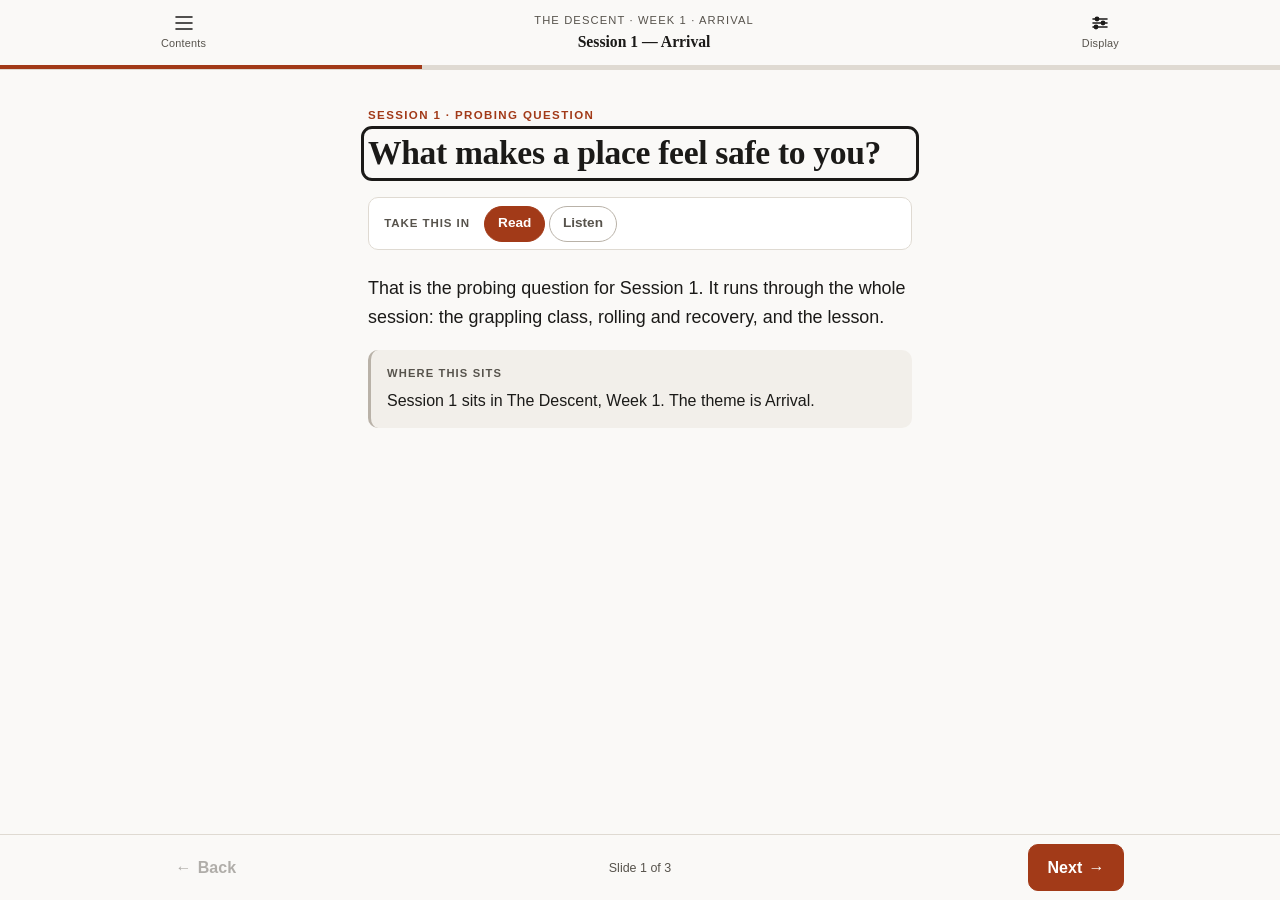
==== index.html @ ccb34ddf "Add GWMS eLearning engine and Session 1 test scene (Phase 1) Browser-based course engine for the Blo" ====
<!DOCTYPE html>
<html lang="en">
<head>
<meta charset="utf-8">
<meta name="viewport" content="width=device-width, initial-scale=1">
<title>GWMS eLearning</title>
<meta http-equiv="refresh" content="0; url=engine/index.html">
<style>
  body { font: 1rem/1.6 -apple-system, BlinkMacSystemFont, "Segoe UI", Roboto, sans-serif;
         margin: 0; min-height: 100svh; display: grid; place-items: center;
         background: #FAF9F7; color: #1B1A18; padding: 2rem; text-align: center; }
  a { color: #A23A18; }
</style>
</head>
<body>
  <main>
    <p>Opening the GWMS eLearning engine&hellip;</p>
    <p><a href="engine/index.html">Continue to the course</a></p>
  </main>
</body>
</html>
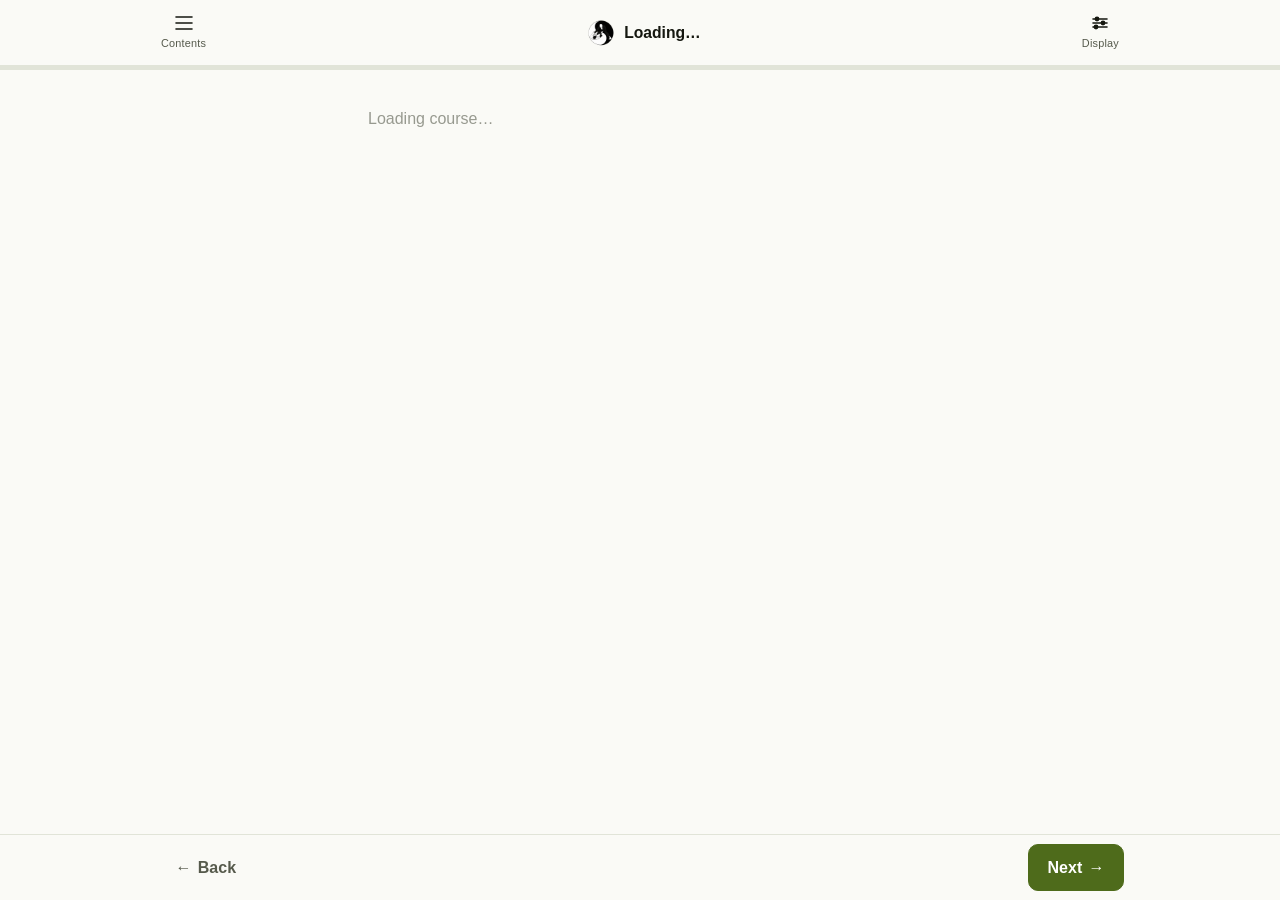
==== commit e138bf51: "Replace the placeholder palette with the real GWMS brand Olive #6B8E23 as the primary accent, black " ====
--- a/index.html
+++ b/index.html
@@ -6,10 +6,10 @@
 <title>GWMS eLearning</title>
 <meta http-equiv="refresh" content="0; url=engine/index.html">
 <style>
-  body { font: 1rem/1.6 -apple-system, BlinkMacSystemFont, "Segoe UI", Roboto, sans-serif;
+  body { font: 1rem/1.6 -apple-system, BlinkMacSystemFont, "Helvetica Neue", Helvetica, Arial, sans-serif;
          margin: 0; min-height: 100svh; display: grid; place-items: center;
-         background: #FAF9F7; color: #1B1A18; padding: 2rem; text-align: center; }
-  a { color: #A23A18; }
+         background: #FAFAF6; color: #15170F; padding: 2rem; text-align: center; }
+  a { color: #4E6B1B; }
 </style>
 </head>
 <body>
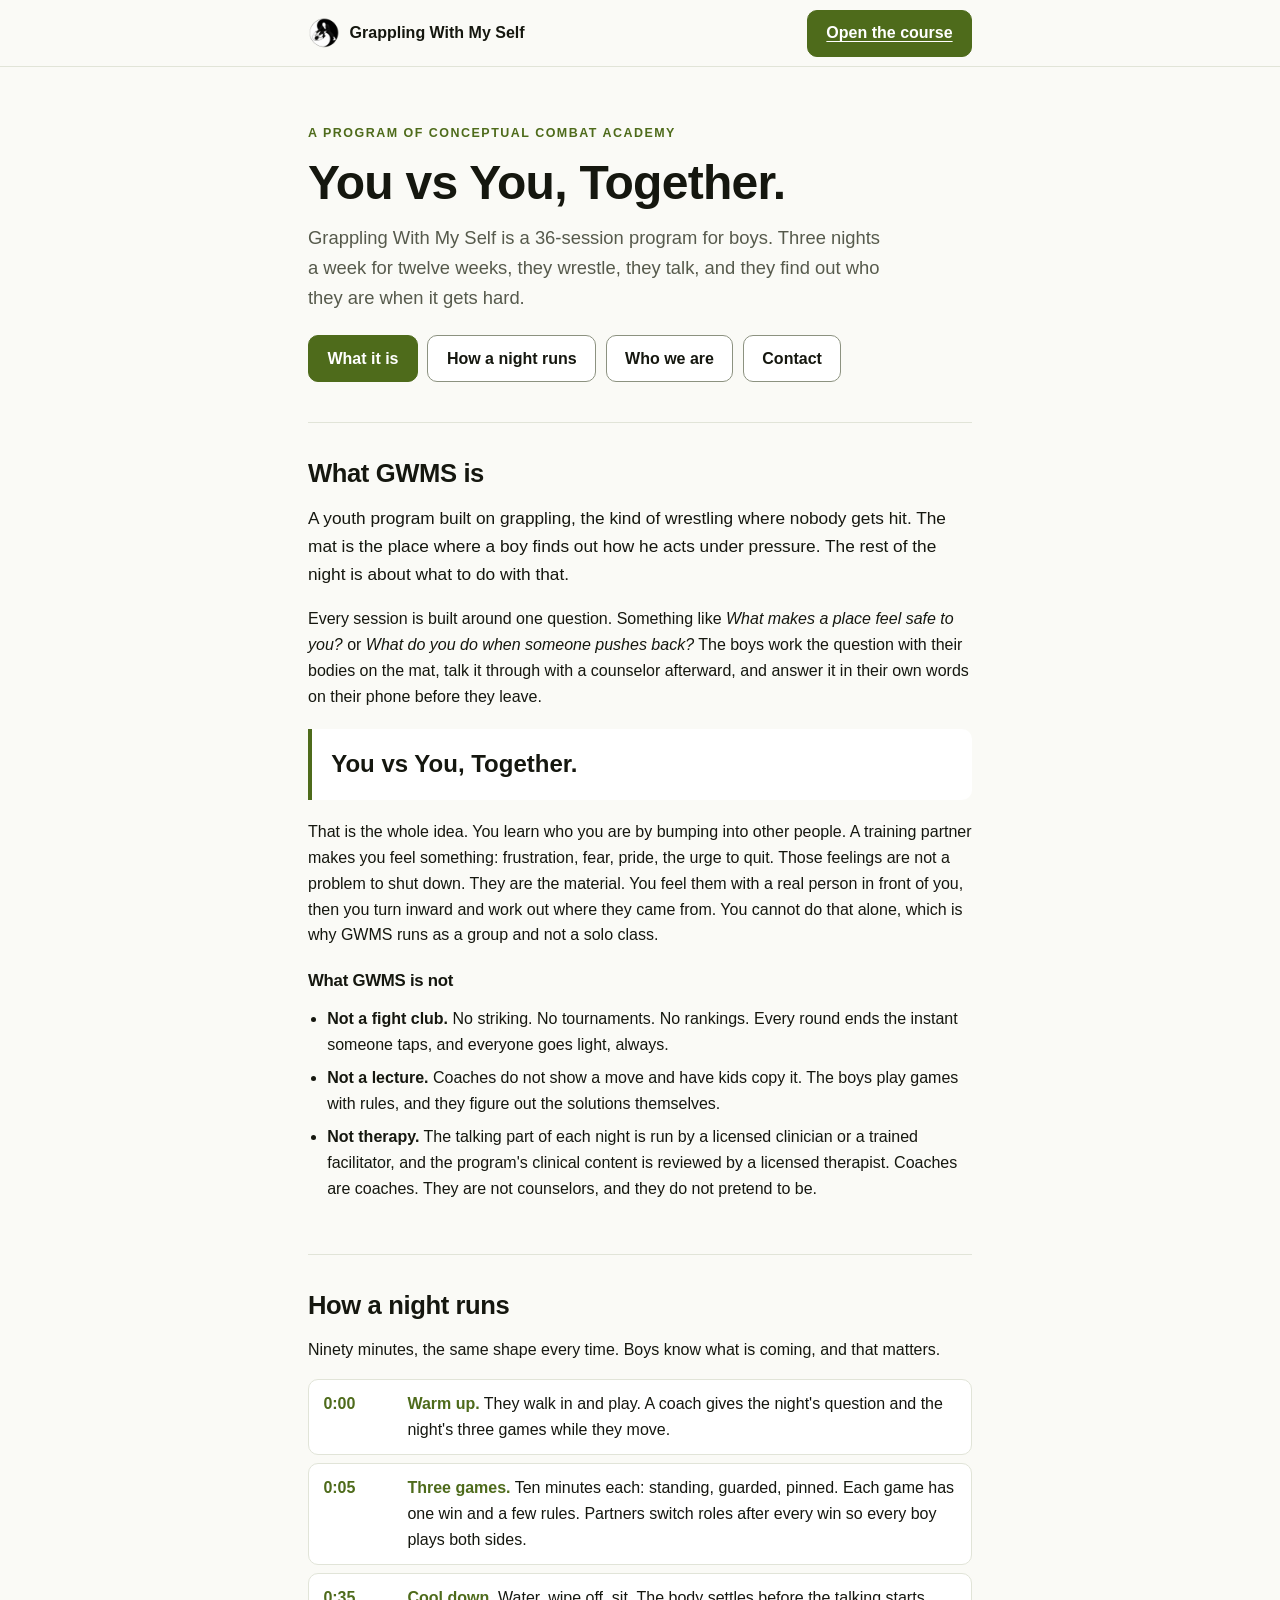
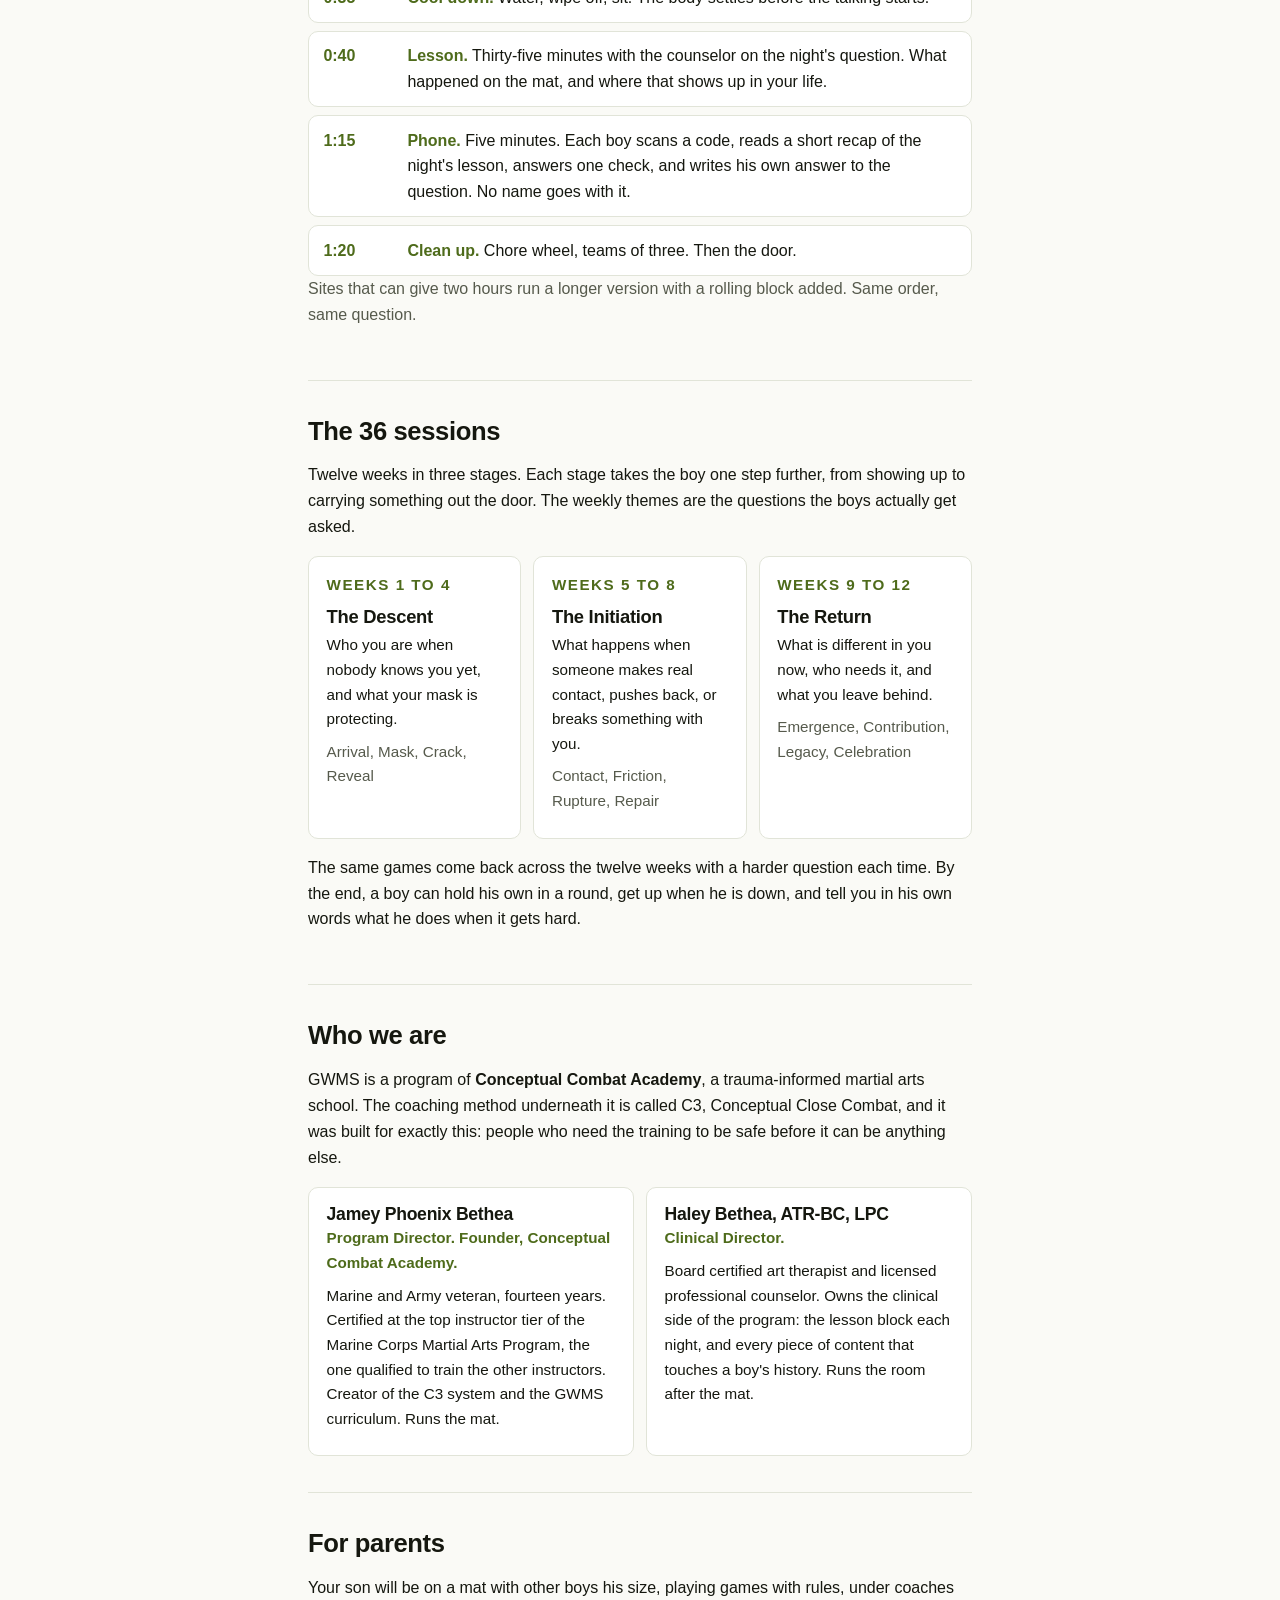
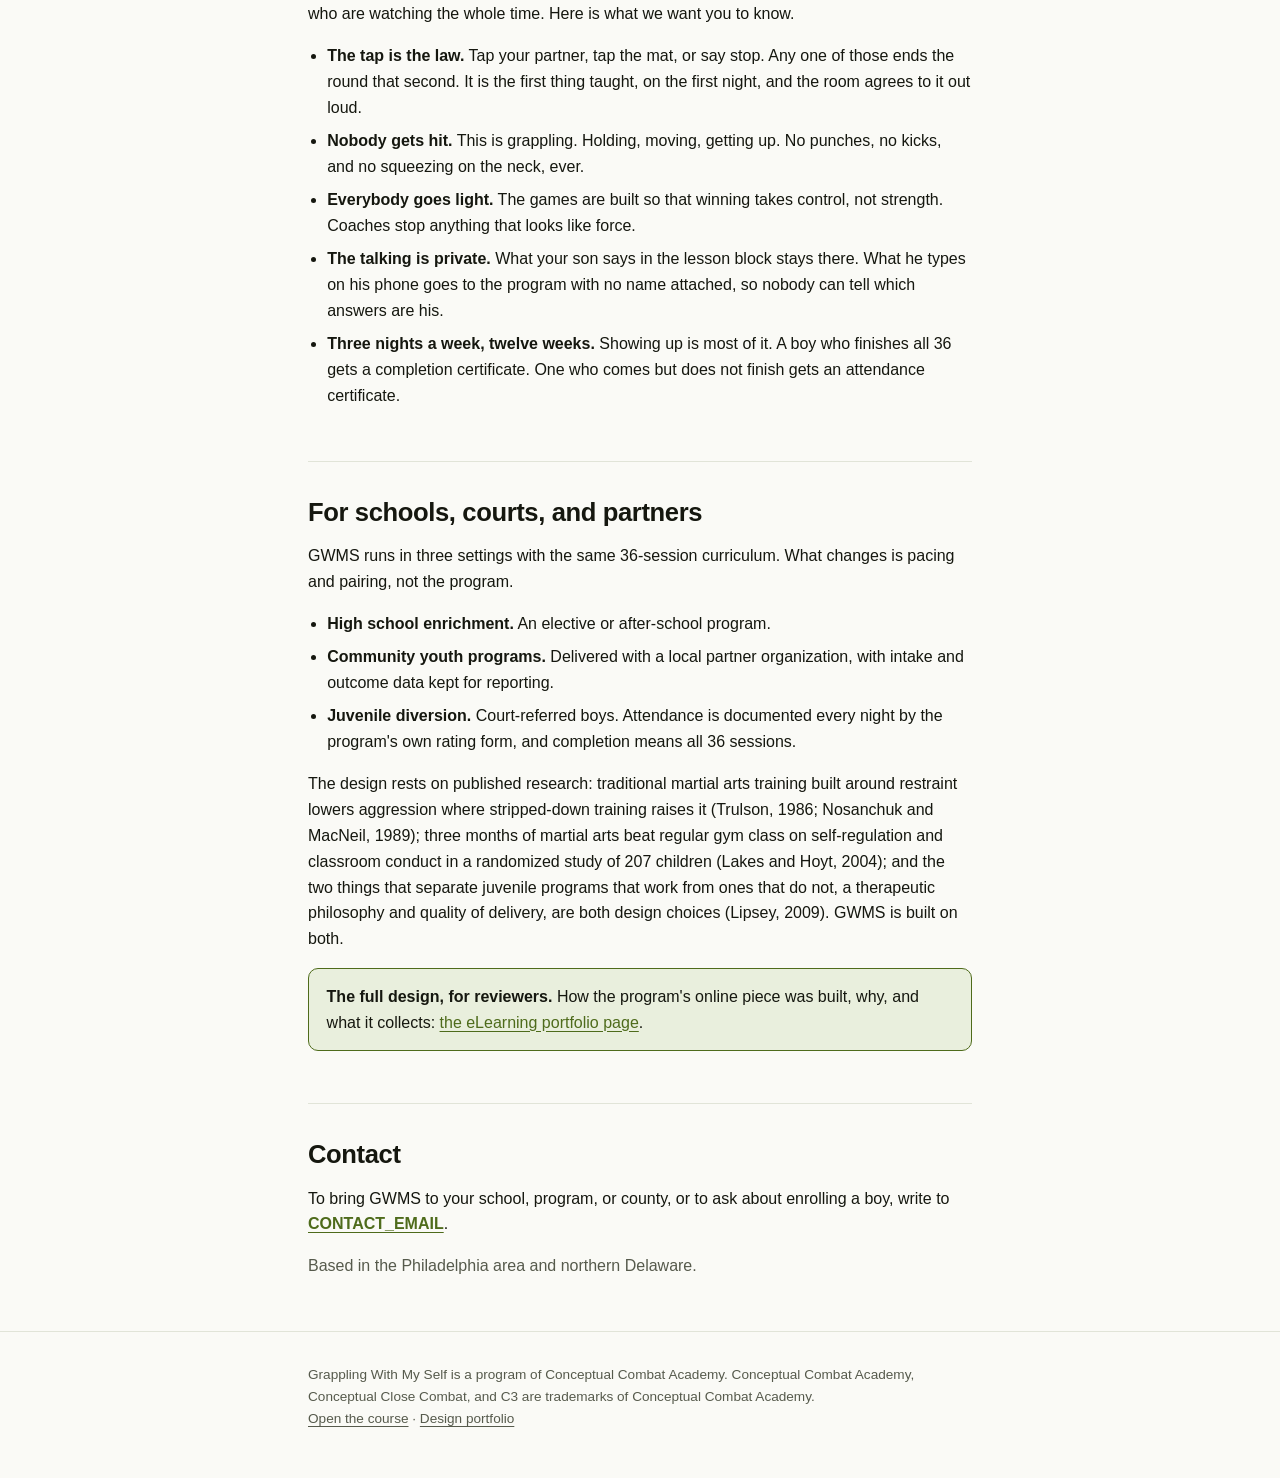
==== commit d7b3942f: "Add the main site at the root: what GWMS is, how a night runs, who we are index.html was a redirect " ====
--- a/index.html
+++ b/index.html
@@ -1,21 +1,214 @@
-<!DOCTYPE html>
+<!doctype html>
 <html lang="en">
 <head>
 <meta charset="utf-8">
 <meta name="viewport" content="width=device-width, initial-scale=1">
-<title>GWMS eLearning</title>
-<meta http-equiv="refresh" content="0; url=engine/index.html">
+<title>Grappling With My Self</title>
+<meta name="description" content="Grappling With My Self (GWMS) is a 36-session youth program that uses grappling to help boys learn who they are. A program of Conceptual Combat Academy.">
+<link rel="icon" href="engine/assets/favicon-192.png" sizes="192x192">
+<link rel="apple-touch-icon" href="engine/assets/favicon-192.png">
+<link rel="stylesheet" href="engine/css/engine.css?v=10">
 <style>
-  body { font: 1rem/1.6 -apple-system, BlinkMacSystemFont, "Helvetica Neue", Helvetica, Arial, sans-serif;
-         margin: 0; min-height: 100svh; display: grid; place-items: center;
-         background: #FAFAF6; color: #15170F; padding: 2rem; text-align: center; }
-  a { color: #4E6B1B; }
+  body { display: block; }
+  .wrap { max-width: 46rem; margin: 0 auto; padding: 0 var(--pad); }
+
+  /* Top bar */
+  .top { position: sticky; top: 0; z-index: 5; background: color-mix(in srgb, var(--bg) 92%, transparent); backdrop-filter: blur(8px); border-bottom: 1px solid var(--line); }
+  .top__inner { max-width: 46rem; margin: 0 auto; padding: .6rem var(--pad); display: flex; align-items: center; gap: .75rem; }
+  .top__brand { display: flex; align-items: center; gap: .6rem; text-decoration: none; color: var(--ink); font-weight: 800; }
+  .top__brand img { width: 32px; height: 32px; border-radius: 50%; }
+  .top__cta { margin-left: auto; }
+
+  /* Hero */
+  .hero { padding: 3.5rem 0 2.5rem; }
+  .hero__eyebrow { font-size: .78rem; letter-spacing: .12em; text-transform: uppercase; color: var(--accent); font-weight: 700; margin: 0 0 .7rem; }
+  .hero h1 { font-size: clamp(2rem, 1.4rem + 2.6vw, 3rem); margin: 0 0 .8rem; }
+  .hero__lead { font-size: 1.15rem; color: var(--ink-muted); max-width: 36rem; margin: 0 0 1.4rem; }
+  .hero__actions { display: flex; flex-wrap: wrap; gap: .6rem; }
+  .hero__actions a { text-decoration: none; }
+
+  /* Sections */
+  section { padding: 2.25rem 0; border-top: 1px solid var(--line); }
+  section h2 { font-size: 1.6rem; margin: 0 0 1rem; }
+  section h3 { font-size: 1.05rem; margin: 1.4rem 0 .4rem; }
+  .lead { font-size: 1.08rem; }
+  .muted { color: var(--ink-muted); }
+  .principle { font-family: var(--font-head); font-weight: 800; font-size: 1.5rem; margin: 1.2rem 0; padding: 1rem 1.2rem; border-left: 4px solid var(--accent); background: var(--surface); border-radius: 0 var(--radius) var(--radius) 0; }
+
+  /* Clock */
+  .clock { list-style: none; margin: 1rem 0 0; padding: 0; display: grid; gap: .5rem; }
+  .clock li { display: grid; grid-template-columns: 4.5rem 1fr; gap: .75rem; padding: .7rem .9rem; border: 1px solid var(--line); border-radius: var(--radius); background: var(--surface); }
+  .clock b { color: var(--accent); }
+
+  /* Stages */
+  .stages { display: grid; gap: .75rem; margin-top: 1rem; }
+  @media (min-width: 40rem) { .stages { grid-template-columns: repeat(3, 1fr); } }
+  .stage { border: 1px solid var(--line); border-radius: var(--radius); padding: 1rem 1.1rem; background: var(--surface); }
+  .stage__num { font-size: .72rem; letter-spacing: .1em; text-transform: uppercase; color: var(--accent); font-weight: 700; margin: 0 0 .3rem; }
+  .stage h3 { margin: 0 0 .4rem; font-size: 1.15rem; }
+  .stage p { margin: 0 0 .5rem; font-size: .95rem; }
+  .stage__themes { font-size: .88rem; color: var(--ink-muted); margin: 0; }
+
+  /* People */
+  .people { display: grid; gap: .75rem; margin-top: 1rem; }
+  @media (min-width: 40rem) { .people { grid-template-columns: 1fr 1fr; } }
+  .person { border: 1px solid var(--line); border-radius: var(--radius); padding: 1rem 1.1rem; background: var(--surface); }
+  .person h3 { margin: 0 0 .15rem; font-size: 1.1rem; }
+  .person__role { font-size: .85rem; color: var(--accent); font-weight: 700; margin: 0 0 .6rem; }
+  .person p { margin: 0 0 .5rem; font-size: .95rem; }
+
+  /* Lists and callouts */
+  .plain { padding-left: 1.2rem; }
+  .plain li { margin: 0 0 .45rem; }
+  .note { border: 1px solid var(--accent); background: var(--accent-soft); border-radius: var(--radius); padding: .9rem 1.1rem; margin: 1rem 0; }
+  .note p { margin: 0 0 .4rem; }
+  .note p:last-child { margin: 0; }
+
+  /* Contact */
+  .contact a { font-weight: 700; }
+
+  footer { border-top: 1px solid var(--line); padding: 2rem 0 3rem; color: var(--ink-muted); font-size: .85rem; }
+  footer a { color: inherit; }
 </style>
 </head>
 <body>
-  <main>
-    <p>Opening the GWMS eLearning engine&hellip;</p>
-    <p><a href="engine/index.html">Continue to the course</a></p>
-  </main>
+
+<header class="top">
+  <div class="top__inner">
+    <a class="top__brand" href="#">
+      <img src="engine/assets/brand-mark.png" alt="" width="32" height="32">
+      <span>Grappling With My Self</span>
+    </a>
+    <a class="btn btn--primary top__cta" href="engine/index.html?course=session-01">Open the course</a>
+  </div>
+</header>
+
+<main class="wrap">
+
+  <div class="hero">
+    <p class="hero__eyebrow">A program of Conceptual Combat Academy</p>
+    <h1>You vs You, Together.</h1>
+    <p class="hero__lead">Grappling With My Self is a 36-session program for boys. Three nights a week for twelve weeks, they wrestle, they talk, and they find out who they are when it gets hard.</p>
+    <div class="hero__actions">
+      <a class="btn btn--primary" href="#what">What it is</a>
+      <a class="btn" href="#night">How a night runs</a>
+      <a class="btn" href="#who">Who we are</a>
+      <a class="btn" href="#contact">Contact</a>
+    </div>
+  </div>
+
+  <section id="what">
+    <h2>What GWMS is</h2>
+    <p class="lead">A youth program built on grappling, the kind of wrestling where nobody gets hit. The mat is the place where a boy finds out how he acts under pressure. The rest of the night is about what to do with that.</p>
+    <p>Every session is built around one question. Something like <em>What makes a place feel safe to you?</em> or <em>What do you do when someone pushes back?</em> The boys work the question with their bodies on the mat, talk it through with a counselor afterward, and answer it in their own words on their phone before they leave.</p>
+    <div class="principle">You vs You, Together.</div>
+    <p>That is the whole idea. You learn who you are by bumping into other people. A training partner makes you feel something: frustration, fear, pride, the urge to quit. Those feelings are not a problem to shut down. They are the material. You feel them with a real person in front of you, then you turn inward and work out where they came from. You cannot do that alone, which is why GWMS runs as a group and not a solo class.</p>
+
+    <h3>What GWMS is not</h3>
+    <ul class="plain">
+      <li><b>Not a fight club.</b> No striking. No tournaments. No rankings. Every round ends the instant someone taps, and everyone goes light, always.</li>
+      <li><b>Not a lecture.</b> Coaches do not show a move and have kids copy it. The boys play games with rules, and they figure out the solutions themselves.</li>
+      <li><b>Not therapy.</b> The talking part of each night is run by a licensed clinician or a trained facilitator, and the program's clinical content is reviewed by a licensed therapist. Coaches are coaches. They are not counselors, and they do not pretend to be.</li>
+    </ul>
+  </section>
+
+  <section id="night">
+    <h2>How a night runs</h2>
+    <p>Ninety minutes, the same shape every time. Boys know what is coming, and that matters.</p>
+    <ol class="clock">
+      <li><b>0:00</b><span><b>Warm up.</b> They walk in and play. A coach gives the night's question and the night's three games while they move.</span></li>
+      <li><b>0:05</b><span><b>Three games.</b> Ten minutes each: standing, guarded, pinned. Each game has one win and a few rules. Partners switch roles after every win so every boy plays both sides.</span></li>
+      <li><b>0:35</b><span><b>Cool down.</b> Water, wipe off, sit. The body settles before the talking starts.</span></li>
+      <li><b>0:40</b><span><b>Lesson.</b> Thirty-five minutes with the counselor on the night's question. What happened on the mat, and where that shows up in your life.</span></li>
+      <li><b>1:15</b><span><b>Phone.</b> Five minutes. Each boy scans a code, reads a short recap of the night's lesson, answers one check, and writes his own answer to the question. No name goes with it.</span></li>
+      <li><b>1:20</b><span><b>Clean up.</b> Chore wheel, teams of three. Then the door.</span></li>
+    </ol>
+    <p class="muted">Sites that can give two hours run a longer version with a rolling block added. Same order, same question.</p>
+  </section>
+
+  <section id="arc">
+    <h2>The 36 sessions</h2>
+    <p>Twelve weeks in three stages. Each stage takes the boy one step further, from showing up to carrying something out the door. The weekly themes are the questions the boys actually get asked.</p>
+    <div class="stages">
+      <div class="stage">
+        <p class="stage__num">Weeks 1 to 4</p>
+        <h3>The Descent</h3>
+        <p>Who you are when nobody knows you yet, and what your mask is protecting.</p>
+        <p class="stage__themes">Arrival, Mask, Crack, Reveal</p>
+      </div>
+      <div class="stage">
+        <p class="stage__num">Weeks 5 to 8</p>
+        <h3>The Initiation</h3>
+        <p>What happens when someone makes real contact, pushes back, or breaks something with you.</p>
+        <p class="stage__themes">Contact, Friction, Rupture, Repair</p>
+      </div>
+      <div class="stage">
+        <p class="stage__num">Weeks 9 to 12</p>
+        <h3>The Return</h3>
+        <p>What is different in you now, who needs it, and what you leave behind.</p>
+        <p class="stage__themes">Emergence, Contribution, Legacy, Celebration</p>
+      </div>
+    </div>
+    <p style="margin-top:1rem">The same games come back across the twelve weeks with a harder question each time. By the end, a boy can hold his own in a round, get up when he is down, and tell you in his own words what he does when it gets hard.</p>
+  </section>
+
+  <section id="who">
+    <h2>Who we are</h2>
+    <p>GWMS is a program of <b>Conceptual Combat Academy</b>, a trauma-informed martial arts school. The coaching method underneath it is called C3, Conceptual Close Combat, and it was built for exactly this: people who need the training to be safe before it can be anything else.</p>
+    <div class="people">
+      <div class="person">
+        <h3>Jamey Phoenix Bethea</h3>
+        <p class="person__role">Program Director. Founder, Conceptual Combat Academy.</p>
+        <p>Marine and Army veteran, fourteen years. Certified at the top instructor tier of the Marine Corps Martial Arts Program, the one qualified to train the other instructors. Creator of the C3 system and the GWMS curriculum. Runs the mat.</p>
+      </div>
+      <div class="person">
+        <h3>Haley Bethea, ATR-BC, LPC</h3>
+        <p class="person__role">Clinical Director.</p>
+        <p>Board certified art therapist and licensed professional counselor. Owns the clinical side of the program: the lesson block each night, and every piece of content that touches a boy's history. Runs the room after the mat.</p>
+      </div>
+    </div>
+  </section>
+
+  <section id="parents">
+    <h2>For parents</h2>
+    <p>Your son will be on a mat with other boys his size, playing games with rules, under coaches who are watching the whole time. Here is what we want you to know.</p>
+    <ul class="plain">
+      <li><b>The tap is the law.</b> Tap your partner, tap the mat, or say stop. Any one of those ends the round that second. It is the first thing taught, on the first night, and the room agrees to it out loud.</li>
+      <li><b>Nobody gets hit.</b> This is grappling. Holding, moving, getting up. No punches, no kicks, and no squeezing on the neck, ever.</li>
+      <li><b>Everybody goes light.</b> The games are built so that winning takes control, not strength. Coaches stop anything that looks like force.</li>
+      <li><b>The talking is private.</b> What your son says in the lesson block stays there. What he types on his phone goes to the program with no name attached, so nobody can tell which answers are his.</li>
+      <li><b>Three nights a week, twelve weeks.</b> Showing up is most of it. A boy who finishes all 36 gets a completion certificate. One who comes but does not finish gets an attendance certificate.</li>
+    </ul>
+  </section>
+
+  <section id="partners">
+    <h2>For schools, courts, and partners</h2>
+    <p>GWMS runs in three settings with the same 36-session curriculum. What changes is pacing and pairing, not the program.</p>
+    <ul class="plain">
+      <li><b>High school enrichment.</b> An elective or after-school program.</li>
+      <li><b>Community youth programs.</b> Delivered with a local partner organization, with intake and outcome data kept for reporting.</li>
+      <li><b>Juvenile diversion.</b> Court-referred boys. Attendance is documented every night by the program's own rating form, and completion means all 36 sessions.</li>
+    </ul>
+    <p>The design rests on published research: traditional martial arts training built around restraint lowers aggression where stripped-down training raises it (Trulson, 1986; Nosanchuk and MacNeil, 1989); three months of martial arts beat regular gym class on self-regulation and classroom conduct in a randomized study of 207 children (Lakes and Hoyt, 2004); and the two things that separate juvenile programs that work from ones that do not, a therapeutic philosophy and quality of delivery, are both design choices (Lipsey, 2009). GWMS is built on both.</p>
+    <div class="note">
+      <p><b>The full design, for reviewers.</b> How the program's online piece was built, why, and what it collects: <a href="portfolio.html">the eLearning portfolio page</a>.</p>
+    </div>
+  </section>
+
+  <section id="contact" class="contact">
+    <h2>Contact</h2>
+    <p>To bring GWMS to your school, program, or county, or to ask about enrolling a boy, write to <a href="mailto:CONTACT_EMAIL">CONTACT_EMAIL</a>.</p>
+    <p class="muted">Based in the Philadelphia area and northern Delaware.</p>
+  </section>
+
+</main>
+
+<footer>
+  <div class="wrap">
+    Grappling With My Self is a program of Conceptual Combat Academy. Conceptual Combat Academy, Conceptual Close Combat, and C3 are trademarks of Conceptual Combat Academy.
+    <br><a href="engine/index.html?course=session-01">Open the course</a> · <a href="portfolio.html">Design portfolio</a>
+  </div>
+</footer>
+
 </body>
 </html>
--- a/engine/css/engine.css
+++ b/engine/css/engine.css
@@ -0,0 +1,574 @@
+/* ==========================================================================
+   GWMS eLearning Engine — engine.css
+   Palette contrast is checked against WCAG 2.1 AA (4.5:1 body, 3:1 UI).
+   Measured ratios are noted beside each pairing.
+   ========================================================================== */
+
+/* ---------- Tokens ---------- */
+/* GWMS brand: olive #6B8E23, black, white, red and gold reserved for
+   feedback. Every pairing below is measured against WCAG 2.1 AA (4.5:1 body
+   text, 3:1 UI/large text) with the same relative-luminance formula the
+   engine runs at load time in validate.js — not eyeballed. Ratios noted
+   beside each token. Re-verify with tools/palette-check.js before changing
+   any of these; a hand-tweaked hex here is exactly the kind of thing that
+   passes a glance and fails the live contrast audit. */
+:root {
+  color-scheme: light dark;
+
+  /* Light surface set */
+  --bg:          #FAFAF6;
+  --surface:     #FFFFFF;
+  --surface-2:   #EFF1E8;
+  --ink:         #15170F;   /* on --bg  : 17.3:1 */
+  --ink-muted:   #565A4C;   /* on --bg  :  6.8:1 */
+  --line:        #E1E4D8;
+  --line-strong: #8C9280;   /* on --bg  :  3.1:1  (UI boundary) */
+  --accent:      #4E6B1B;   /* on --bg  :  5.8:1 */
+  --accent-ink:  #FFFFFF;   /* on accent:  6.1:1 */
+  --accent-soft: #E9EFDD;
+  --ok:          #1D7A3D;   /* on --bg  :  5.1:1 */
+  --ok-soft:     #E3F3E7;
+  --no:          #A32E24;   /* on --bg  :  6.8:1 */
+  --no-soft:     #FBE7E4;
+  --highlight:   #7A5E00;   /* on --bg  :  5.9:1 — reserved: spaced-retrieval screens only */
+  --highlight-soft: #F5EBC8;
+  --focus:       #15170F;
+
+  --shadow: 0 1px 2px rgba(21,23,15,.05), 0 8px 24px -12px rgba(21,23,15,.22);
+
+  --font-body: -apple-system, BlinkMacSystemFont, "Helvetica Neue", Helvetica, Arial, "Segoe UI", Roboto, sans-serif;
+  --font-head: -apple-system, BlinkMacSystemFont, "Helvetica Neue", Helvetica, Arial, "Segoe UI", Roboto, sans-serif;
+
+  --measure: 34rem;          /* ~66 characters */
+  --pad: clamp(1rem, 4vw, 2.25rem);
+  --radius: 10px;
+  --tap: 44px;               /* minimum touch target */
+
+  --leading: 1.62;
+  --step: 1rem;
+  --dur: 180ms;
+}
+
+@media (prefers-color-scheme: dark) {
+  :root:not([data-theme="light"]) { color-scheme: dark; }
+}
+
+/* Dark surface set — applied by media query or by explicit [data-theme] */
+@media (prefers-color-scheme: dark) {
+  :root:not([data-theme="light"]) {
+    --bg:          #121412;
+    --surface:     #1B1D18;
+    --surface-2:   #242822;
+    --ink:         #F1F2ED;   /* on --bg : 16.5:1 */
+    --ink-muted:   #A7AC9E;   /* on --bg :  8.0:1 */
+    --line:        #2C2F27;
+    --line-strong: #666C58;   /* on --bg :  3.4:1 */
+    --accent:      #8CB93A;   /* on --bg :  8.0:1 */
+    --accent-ink:  #12140D;   /* on accent: 8.1:1 */
+    --accent-soft: #202512;
+    --ok:          #5FD37A;   /* on --bg :  9.8:1 */
+    --ok-soft:     #132A18;
+    --no:          #F0645A;   /* on --bg :  5.9:1 */
+    --no-soft:     #2C1613;
+    --highlight:   #E8B93A;   /* on --bg : 10.1:1 — reserved: spaced-retrieval screens only */
+    --highlight-soft: #2E2610;
+    --focus:       #F1F2ED;
+    --shadow: 0 1px 2px rgba(0,0,0,.4), 0 10px 28px -14px rgba(0,0,0,.8);
+  }
+}
+:root[data-theme="dark"] {
+  color-scheme: dark;
+  --bg:#121412; --surface:#1B1D18; --surface-2:#242822;
+  --ink:#F1F2ED; --ink-muted:#A7AC9E; --line:#2C2F27; --line-strong:#666C58;
+  --accent:#8CB93A; --accent-ink:#12140D; --accent-soft:#202512;
+  --ok:#5FD37A; --ok-soft:#132A18; --no:#F0645A; --no-soft:#2C1613;
+  --highlight:#E8B93A; --highlight-soft:#2E2610;
+  --focus:#F1F2ED;
+  --shadow: 0 1px 2px rgba(0,0,0,.4), 0 10px 28px -14px rgba(0,0,0,.8);
+}
+
+/* Learner display preferences */
+:root[data-text-size="large"]  { --step: 1.125rem; --measure: 32rem; }
+:root[data-text-size="xlarge"] { --step: 1.28rem;  --measure: 30rem; }
+:root[data-line-spacing="loose"] { --leading: 1.9; }
+:root[data-typeface="legible"] {
+  --font-body: "Atkinson Hyperlegible", Verdana, Tahoma, sans-serif;
+  --font-head: "Atkinson Hyperlegible", Verdana, Tahoma, sans-serif;
+}
+
+@media (prefers-reduced-motion: reduce) { :root { --dur: 0ms; } }
+:root[data-motion="reduced"] { --dur: 0ms; }
+
+/* ---------- Reset-ish ---------- */
+*, *::before, *::after { box-sizing: border-box; }
+/* The UA rule for [hidden] is element-level, so any class that sets display
+   (.btn, .reveal, …) would silently defeat it. Keep hidden meaning hidden. */
+[hidden] { display: none !important; }
+html { -webkit-text-size-adjust: 100%; }
+body {
+  margin: 0;
+  background: var(--bg);
+  color: var(--ink);
+  font: var(--step)/var(--leading) var(--font-body);
+  min-height: 100svh;
+  display: flex;
+  flex-direction: column;
+  overflow-wrap: break-word;
+}
+h1, h2, h3 { font-family: var(--font-head); font-weight: 800; line-height: 1.16; letter-spacing: -0.015em; margin: 0 0 .5em; }
+p { margin: 0 0 1em; }
+img, video, svg { max-width: 100%; height: auto; }
+button, input, textarea, select { font: inherit; color: inherit; }
+
+:where(a) { color: var(--accent); text-underline-offset: 3px; }
+
+/* Focus: always visible, never removed */
+:focus-visible {
+  outline: 3px solid var(--focus);
+  outline-offset: 2px;
+  border-radius: 4px;
+}
+#main:focus { outline: none; }
+#main:focus-visible { outline: 3px solid var(--focus); outline-offset: -3px; }
+
+.sr-only {
+  position: absolute !important; width: 1px; height: 1px;
+  padding: 0; margin: -1px; overflow: hidden;
+  clip: rect(0 0 0 0); clip-path: inset(50%); white-space: nowrap; border: 0;
+}
+
+.skip-link {
+  position: absolute; left: .5rem; top: -100vh; z-index: 100;
+  background: var(--accent); color: var(--accent-ink);
+  padding: .7rem 1rem; border-radius: var(--radius); font-weight: 600;
+  text-decoration: none;
+}
+.skip-link:focus { top: .5rem; }
+
+/* ---------- App bar ---------- */
+.appbar {
+  position: sticky; top: 0; z-index: 20;
+  background: color-mix(in srgb, var(--bg) 88%, transparent);
+  -webkit-backdrop-filter: saturate(1.4) blur(10px);
+  backdrop-filter: saturate(1.4) blur(10px);
+  border-bottom: 1px solid var(--line);
+}
+.appbar__inner {
+  max-width: 62rem; margin: 0 auto;
+  padding: .4rem max(.5rem, env(safe-area-inset-left)) .4rem max(.5rem, env(safe-area-inset-right));
+  display: grid; grid-template-columns: auto 1fr auto; align-items: center; gap: .5rem;
+}
+.appbar__title {
+  display: flex; align-items: center; justify-content: center; gap: .55rem;
+  min-width: 0; text-align: left;
+}
+.appbar__mark { flex: 0 0 auto; width: 28px; height: 28px; border-radius: 50%; }
+.appbar__title-text { min-width: 0; }
+.appbar__eyebrow {
+  display: block; font-size: .7rem; letter-spacing: .1em; text-transform: uppercase;
+  color: var(--ink-muted);
+}
+.appbar__name {
+  display: block; font-family: var(--font-head); font-size: .98rem; font-weight: 800;
+  white-space: nowrap; overflow: hidden; text-overflow: ellipsis;
+}
+
+.iconbtn {
+  display: inline-flex; flex-direction: column; align-items: center; gap: .1rem;
+  min-width: var(--tap); min-height: var(--tap);
+  padding: .35rem .5rem; border: 1px solid transparent; border-radius: var(--radius);
+  background: transparent; cursor: pointer;
+}
+.iconbtn:hover { background: var(--surface-2); }
+.iconbtn__glyph { display: flex; }
+.iconbtn__label { font-size: .68rem; letter-spacing: .02em; color: var(--ink-muted); }
+
+/* ---------- Progress ---------- */
+.progress { height: 4px; background: var(--line); position: relative; }
+.progress__fill {
+  height: 100%; width: 0%; background: var(--accent);
+  transition: width var(--dur) ease-out;
+}
+
+/* ---------- Stage ---------- */
+.stage {
+  flex: 1 0 auto; width: 100%;
+  padding: var(--pad) max(var(--pad), env(safe-area-inset-left)) 2rem max(var(--pad), env(safe-area-inset-right));
+}
+.slide { max-width: var(--measure); margin: 0 auto; }
+body.is-booting .slide { opacity: .6; }
+.slide[data-enter] { animation: fade var(--dur) ease-out both; }
+@keyframes fade { from { opacity: 0; transform: translateY(6px); } to { opacity: 1; transform: none; } }
+
+.loading { color: var(--ink-muted); }
+
+/* Slide header */
+.slide__eyebrow {
+  font-size: .72rem; letter-spacing: .12em; text-transform: uppercase;
+  color: var(--accent); margin: 0 0 .5rem; font-weight: 600;
+}
+.slide__title { font-size: clamp(1.5rem, 1.15rem + 1.6vw, 2.1rem); margin-bottom: .7em; }
+.slide__title:focus { outline: none; }
+.slide__title:focus-visible { outline: 3px solid var(--focus); outline-offset: 4px; }
+
+/* ---------- Body blocks ---------- */
+.block-lead { font-size: 1.12em; color: var(--ink); }
+.block-list { padding-left: 1.15em; margin: 0 0 1em; }
+.block-list li { margin-bottom: .4em; }
+/* The only place this renders today is the spaced-retrieval "Look back"
+   screen quoting an earlier session's own question, which is exactly the
+   one context reserved for the gold accent — see the token comment above. */
+.block-quote {
+  margin: 0 0 1.25em; padding: .1em 0 .1em 1rem;
+  border-left: 3px solid var(--highlight);
+  font-family: var(--font-head); font-size: 1.1em; color: var(--ink);
+}
+.block-quote cite { display: block; font: 700 .8rem/1.4 var(--font-body); color: var(--highlight); font-style: normal; margin-top: .5em; }
+.callout {
+  margin: 0 0 1.25em; padding: .9rem 1rem;
+  background: var(--surface-2); border-radius: var(--radius);
+  border-left: 3px solid var(--line-strong);
+}
+.callout > :last-child { margin-bottom: 0; }
+.callout__label {
+  display: block; font-size: .7rem; letter-spacing: .1em; text-transform: uppercase;
+  color: var(--ink-muted); font-weight: 700; margin-bottom: .35rem;
+}
+
+/* Figures */
+.figure { margin: 0 0 1.5rem; }
+.figure__frame {
+  background: var(--surface-2); border: 1px solid var(--line);
+  border-radius: var(--radius); overflow: hidden;
+}
+.figure img { display: block; width: 100%; }
+.figure figcaption { font-size: .82rem; color: var(--ink-muted); margin-top: .55rem; }
+.credit { font-size: .74rem; color: var(--ink-muted); margin-top: .35rem; }
+.credit b { font-weight: 600; }
+
+/* ---------- Buttons ---------- */
+.btn {
+  display: inline-flex; align-items: center; justify-content: center; gap: .4rem;
+  min-height: var(--tap); padding: .6rem 1.15rem;
+  border-radius: var(--radius); border: 1px solid var(--line-strong);
+  background: var(--surface); color: var(--ink);
+  font-weight: 600; cursor: pointer;
+  transition: background var(--dur), border-color var(--dur), transform var(--dur);
+}
+.btn:hover:not(:disabled) { background: var(--surface-2); }
+.btn:active:not(:disabled) { transform: translateY(1px); }
+.btn:disabled { opacity: .45; cursor: not-allowed; }
+.btn--primary { background: var(--accent); border-color: var(--accent); color: var(--accent-ink); }
+.btn--primary:hover:not(:disabled) { background: color-mix(in srgb, var(--accent) 88%, var(--ink)); }
+.btn--ghost { border-color: transparent; background: transparent; color: var(--ink-muted); }
+.btn--ghost:hover:not(:disabled) { background: var(--surface-2); color: var(--ink); }
+.btn--wide { width: 100%; }
+
+.linkbtn {
+  background: none; border: 0; padding: .5rem .25rem; min-height: var(--tap);
+  color: var(--accent); font-weight: 600; cursor: pointer;
+  text-decoration: underline; text-underline-offset: 3px;
+}
+
+/* ---------- Slide nav bar ---------- */
+.slidebar {
+  position: sticky; bottom: 0; z-index: 15;
+  background: color-mix(in srgb, var(--bg) 92%, transparent);
+  -webkit-backdrop-filter: blur(10px); backdrop-filter: blur(10px);
+  border-top: 1px solid var(--line);
+  padding-bottom: env(safe-area-inset-bottom);
+}
+.slidebar__inner {
+  max-width: 62rem; margin: 0 auto;
+  padding: .55rem max(.75rem, env(safe-area-inset-left)) .55rem max(.75rem, env(safe-area-inset-right));
+  display: grid; grid-template-columns: 1fr auto 1fr; align-items: center; gap: .5rem;
+}
+.slidebar__inner > :first-child { justify-self: start; }
+.slidebar__inner > :last-child { justify-self: end; }
+.slidebar__status {
+  margin: 0; font-size: .78rem; color: var(--ink-muted); text-align: center;
+}
+.slidebar__gate {
+  margin: 0; padding: 0 1rem .6rem; text-align: center;
+  font-size: .82rem; color: var(--accent);
+}
+
+/* ---------- Alternate representations (differentiation) ---------- */
+.altbar {
+  display: flex; flex-wrap: wrap; align-items: center; gap: .4rem;
+  margin: 0 0 1.5rem; padding: .45rem; border: 1px solid var(--line);
+  background: var(--surface); border-radius: var(--radius);
+}
+.altbar__label {
+  font-size: .72rem; letter-spacing: .08em; text-transform: uppercase;
+  color: var(--ink-muted); font-weight: 700; padding: 0 .5rem; margin: 0;
+}
+.altbar__opts { display: flex; flex-wrap: wrap; gap: .25rem; }
+.altbar__opts label { position: relative; }
+.altbar__opts input { position: absolute; inset: 0; opacity: 0; cursor: pointer; }
+.altbar__opts span {
+  display: inline-flex; align-items: center; min-height: 36px; padding: .3rem .8rem;
+  border-radius: 999px; border: 1px solid var(--line-strong); font-size: .85rem; font-weight: 600;
+  color: var(--ink-muted); cursor: pointer;
+}
+.altbar__opts input:checked + span { background: var(--accent); border-color: var(--accent); color: var(--accent-ink); }
+.altbar__opts input:focus-visible + span { outline: 3px solid var(--focus); outline-offset: 2px; }
+
+.media-note { font-size: .82rem; color: var(--ink-muted); }
+.media-error {
+  padding: .8rem 1rem; border-radius: var(--radius);
+  background: var(--no-soft); color: var(--no); font-size: .88rem;
+}
+audio { width: 100%; margin-bottom: .75rem; }
+
+/* ---------- Video ---------- */
+.videowrap {
+  position: relative; background: #000; border-radius: var(--radius);
+  overflow: hidden; border: 1px solid var(--line); margin-bottom: .75rem;
+}
+.videowrap--embed { aspect-ratio: 16 / 9; }
+.videowrap--embed iframe { position: absolute; inset: 0; width: 100%; height: 100%; border: 0; }
+.videowrap video { display: block; width: 100%; }
+
+/* ---------- Disclosure / reveal ---------- */
+.reveal { border: 1px solid var(--line); border-radius: var(--radius); margin: 0 0 .85rem; background: var(--surface); }
+.reveal__btn {
+  display: flex; align-items: center; gap: .65rem; width: 100%;
+  min-height: var(--tap); padding: .8rem 1rem;
+  background: none; border: 0; border-radius: var(--radius);
+  text-align: left; font-weight: 600; cursor: pointer;
+}
+.reveal__btn:hover { background: var(--surface-2); }
+.reveal__marker {
+  flex: 0 0 auto; width: 1.5rem; height: 1.5rem; border-radius: 50%;
+  border: 1.5px solid var(--accent); color: var(--accent);
+  display: grid; place-items: center; font-size: .9rem; line-height: 1;
+  transition: transform var(--dur) ease-out, background var(--dur), color var(--dur);
+}
+.reveal__btn[aria-expanded="true"] .reveal__marker {
+  transform: rotate(45deg); background: var(--accent); color: var(--accent-ink);
+}
+.reveal__panel { padding: 0 1rem 1rem; border-top: 1px solid var(--line); }
+.reveal__panel > :first-child { margin-top: 1rem; }
+.reveal__panel > :last-child { margin-bottom: 0; }
+.reveal__panel[hidden] { display: none; }
+.reveal__done { margin-left: auto; font-size: .72rem; color: var(--ok); font-weight: 700; }
+
+/* ---------- Assessment shared ---------- */
+.assess {
+  border: 1px solid var(--line); border-radius: var(--radius);
+  background: var(--surface); padding: 1rem 1.1rem 1.1rem; margin: 0 0 1.25rem;
+  box-shadow: var(--shadow);
+}
+.assess__kind {
+  font-size: .68rem; letter-spacing: .12em; text-transform: uppercase;
+  color: var(--ink-muted); font-weight: 700; margin: 0 0 .5rem;
+}
+.assess__q { font-family: var(--font-head); font-size: 1.15em; margin: 0 0 1rem; padding: 0; border: 0; }
+fieldset.assess__set { border: 0; padding: 0; margin: 0; min-width: 0; }
+
+/* Choice list — native radios/checkboxes for full keyboard support */
+.choices { list-style: none; margin: 0 0 1rem; padding: 0; display: grid; gap: .5rem; }
+.choice { position: relative; }
+.choice > input { position: absolute; left: .95rem; top: 50%; transform: translateY(-50%); margin: 0; }
+.choice > label {
+  display: block; min-height: var(--tap); padding: .8rem 1rem .8rem 2.65rem;
+  border: 1px solid var(--line-strong); border-radius: var(--radius);
+  background: var(--bg); cursor: pointer;
+}
+.choice > label:hover { background: var(--surface-2); }
+.choice > input:checked + label { border-color: var(--accent); background: var(--accent-soft); }
+.choice > input:focus-visible + label { outline: 3px solid var(--focus); outline-offset: 2px; }
+.choice > input:disabled + label { cursor: default; }
+.choice[data-state="correct"] > label { border-color: var(--ok); background: var(--ok-soft); }
+.choice[data-state="incorrect"] > label { border-color: var(--no); background: var(--no-soft); }
+.choice__mark { font-weight: 700; }
+.choice[data-state="correct"] .choice__mark { color: var(--ok); }
+.choice[data-state="incorrect"] .choice__mark { color: var(--no); }
+.choice__why { display: block; margin-top: .4rem; font-size: .86rem; color: var(--ink-muted); }
+
+.feedback { padding: .85rem 1rem; border-radius: var(--radius); margin: 0 0 1rem; }
+.feedback--ok { background: var(--ok-soft); border: 1px solid var(--ok); }
+.feedback--no { background: var(--no-soft); border: 1px solid var(--no); }
+.feedback__head { font-weight: 700; margin: 0 0 .3rem; }
+.feedback--ok .feedback__head { color: var(--ok); }
+.feedback--no .feedback__head { color: var(--no); }
+.feedback > :last-child { margin-bottom: 0; }
+.assess__actions { display: flex; flex-wrap: wrap; gap: .5rem; }
+
+/* Reflection */
+.reflect__field { display: block; }
+.reflect__hint { display: block; font-size: .86rem; color: var(--ink-muted); margin: 0 0 .6rem; }
+.reflect textarea {
+  width: 100%; min-height: 8.5rem; padding: .8rem .9rem;
+  border: 1px solid var(--line-strong); border-radius: var(--radius);
+  background: var(--bg); resize: vertical;
+}
+.reflect textarea:focus-visible { outline: 3px solid var(--focus); outline-offset: 1px; }
+.reflect__group { margin-bottom: 1.15rem; }
+.reflect__group:last-of-type { margin-bottom: 0; }
+.reflect__group .assess__q { font-size: 1em; margin-bottom: .4rem; }
+.reflect__foot { display: flex; flex-wrap: wrap; align-items: center; gap: .75rem; margin-top: .75rem; }
+.reflect__saved { font-size: .82rem; color: var(--ok); font-weight: 600; }
+.sendstatus { margin: .75rem 0 0; font-size: .9rem; font-weight: 600; }
+.sendstatus--sending { color: var(--ink-muted); }
+.sendstatus--sent, .sendstatus--handed { color: var(--ok); }
+.sendstatus--queued, .sendstatus--local { color: var(--ink-muted); font-weight: 400; }
+
+.privacy-note { font-size: .78rem; color: var(--ink-muted); margin: .75rem 0 0; }
+
+/* Branch */
+.branch__opts { display: grid; gap: .6rem; margin: 0; padding: 0; list-style: none; }
+.branch__btn {
+  width: 100%; text-align: left; min-height: var(--tap);
+  padding: .9rem 1rem; border: 1px solid var(--line-strong); border-radius: var(--radius);
+  background: var(--bg); cursor: pointer; font-weight: 600;
+  display: flex; align-items: center; gap: .75rem;
+}
+.branch__btn:hover { background: var(--surface-2); border-color: var(--accent); }
+.branch__btn[aria-pressed="true"] { border-color: var(--accent); background: var(--accent-soft); }
+.branch__idx {
+  flex: 0 0 auto; width: 1.75rem; height: 1.75rem; border-radius: 50%;
+  display: grid; place-items: center; font-size: .8rem;
+  background: var(--surface-2); color: var(--ink-muted);
+}
+.branch__btn:hover .branch__idx, .branch__btn[aria-pressed="true"] .branch__idx { background: var(--accent); color: var(--accent-ink); }
+.branch__sub { display: block; font-weight: 400; font-size: .86rem; color: var(--ink-muted); margin-top: .2rem; }
+
+/* ---------- Dialogs ---------- */
+.sheet {
+  width: min(34rem, 100vw); max-width: 100vw;
+  max-height: 88svh; padding: 0; border: 1px solid var(--line);
+  border-radius: 14px; background: var(--surface); color: var(--ink);
+  box-shadow: var(--shadow);
+}
+.sheet::backdrop { background: rgba(10,10,10,.45); }
+.sheet__head {
+  position: sticky; top: 0; z-index: 2; background: var(--surface);
+  display: flex; align-items: center; justify-content: space-between; gap: 1rem;
+  padding: 1rem 1.15rem .75rem; border-bottom: 1px solid var(--line);
+}
+.sheet__head h2 { margin: 0; font-size: 1.15rem; }
+.closebtn {
+  min-height: var(--tap); padding: .5rem .9rem; border-radius: var(--radius);
+  border: 1px solid var(--line-strong); background: var(--bg); cursor: pointer; font-weight: 600;
+}
+.closebtn:hover { background: var(--surface-2); }
+.sheet__body { padding: 1rem 1.15rem 1.5rem; overflow-y: auto; }
+.sheet__intro { color: var(--ink-muted); font-size: .9rem; }
+.sheet__foot {
+  display: flex; flex-wrap: wrap; gap: .25rem 1.25rem;
+  margin-top: 1.25rem; padding-top: .75rem; border-top: 1px solid var(--line);
+}
+
+@media (max-width: 480px) {
+  .sheet {
+    width: 100vw; max-height: 92svh; margin: auto 0 0; border-radius: 14px 14px 0 0;
+    border-bottom: 0;
+  }
+}
+
+/* Menu (scene/slide list) */
+.menu-scene { margin-bottom: 1.25rem; }
+.menu-scene__title {
+  font-size: .72rem; letter-spacing: .11em; text-transform: uppercase;
+  color: var(--ink-muted); font-weight: 700; margin: 0 0 .5rem;
+}
+.menu-list { list-style: none; margin: 0; padding: 0; display: grid; gap: .25rem; }
+.menu-item {
+  display: flex; align-items: center; gap: .7rem; width: 100%;
+  min-height: var(--tap); padding: .6rem .7rem;
+  border: 1px solid transparent; border-radius: var(--radius);
+  background: none; text-align: left; cursor: pointer;
+}
+.menu-item:hover { background: var(--surface-2); }
+.menu-item[aria-current="true"] { border-color: var(--accent); background: var(--accent-soft); font-weight: 700; }
+.menu-item__dot {
+  flex: 0 0 auto; width: .6rem; height: .6rem; border-radius: 50%;
+  border: 1.5px solid var(--line-strong); background: transparent;
+}
+.menu-item[data-visited="true"] .menu-item__dot { background: var(--accent); border-color: var(--accent); }
+.menu-item__text { flex: 1 1 auto; min-width: 0; }
+.menu-item__type { font-size: .7rem; color: var(--ink-muted); text-transform: uppercase; letter-spacing: .07em; }
+
+/* Preferences */
+.prefset { border: 0; padding: 0; margin: 0 0 1.35rem; min-width: 0; }
+.prefset legend { padding: 0; font-weight: 700; font-size: .82rem; letter-spacing: .06em; text-transform: uppercase; color: var(--ink-muted); margin-bottom: .5rem; }
+.segmented { display: flex; flex-wrap: wrap; gap: .4rem; }
+.segmented label { position: relative; }
+.segmented input { position: absolute; inset: 0; opacity: 0; cursor: pointer; }
+.segmented span {
+  display: inline-flex; align-items: center; min-height: var(--tap); padding: .45rem 1rem;
+  border: 1px solid var(--line-strong); border-radius: 999px; cursor: pointer; font-weight: 600; font-size: .9rem;
+}
+.segmented input:checked + span { background: var(--accent); border-color: var(--accent); color: var(--accent-ink); }
+.segmented input:focus-visible + span { outline: 3px solid var(--focus); outline-offset: 2px; }
+
+/* Info sheet content */
+.info-list { list-style: none; margin: 0; padding: 0; display: grid; gap: .85rem; }
+.info-list li { padding-bottom: .85rem; border-bottom: 1px solid var(--line); font-size: .9rem; }
+.info-list li:last-child { border-bottom: 0; }
+.info-list b { display: block; }
+.issue { display: grid; gap: .2rem; padding: .7rem .85rem; border-radius: var(--radius); font-size: .88rem; }
+.issue--error { background: var(--no-soft); border-left: 3px solid var(--no); }
+.issue--warn { background: var(--surface-2); border-left: 3px solid var(--line-strong); }
+.issue__where { font-size: .74rem; color: var(--ink-muted); font-family: ui-monospace, SFMono-Regular, Menlo, monospace; }
+.tally { display: flex; gap: 1.25rem; margin: 0 0 1rem; }
+.tally b { display: block; font-family: var(--font-head); font-size: 1.6rem; }
+.tally span { font-size: .75rem; color: var(--ink-muted); text-transform: uppercase; letter-spacing: .08em; }
+
+/* Fatal load error */
+.fatal { max-width: var(--measure); margin: 0 auto; }
+.fatal pre {
+  background: var(--surface-2); padding: .9rem 1rem; border-radius: var(--radius);
+  overflow-x: auto; font-size: .85rem; border: 1px solid var(--line);
+}
+
+/* Print — text path for the whole course */
+@media print {
+  .appbar, .slidebar, .sheet, .skip-link, .altbar { display: none !important; }
+  body { background: #fff; color: #000; }
+  .reveal__panel[hidden] { display: block !important; }
+}
+
+/* Order (tap the steps in order) and Match (tap a line, then its match).
+   Tap-only, no drag: every control is a real button, so keyboard and
+   screen-reader use come for free and cold hands on a phone still work. */
+.order, .match__slots, .match__pool { list-style: none; margin: 0 0 1rem; padding: 0; display: grid; gap: .5rem; }
+.order__btn, .match__slotbtn, .match__chip {
+  width: 100%; text-align: left; min-height: var(--tap);
+  padding: .8rem 1rem; border: 1px solid var(--line-strong); border-radius: var(--radius);
+  background: var(--bg); color: inherit; font: inherit; cursor: pointer;
+  display: flex; align-items: center; gap: .75rem;
+}
+.order__btn:hover:not(:disabled), .match__slotbtn:hover:not(:disabled), .match__chip:hover:not(:disabled) { background: var(--surface-2); }
+.order__btn:focus-visible, .match__slotbtn:focus-visible, .match__chip:focus-visible { outline: 3px solid var(--focus); outline-offset: 2px; }
+.order__btn:disabled, .match__slotbtn:disabled, .match__chip:disabled { cursor: default; }
+.order__btn[aria-pressed="true"], .match__slotbtn[aria-pressed="true"] { border-color: var(--accent); background: var(--accent-soft); }
+
+.order__num {
+  flex: 0 0 auto; width: 1.9rem; height: 1.9rem; border-radius: 50%;
+  display: grid; place-items: center; font-size: .85rem; font-weight: 700;
+  background: var(--surface-2); color: var(--ink-muted);
+}
+.order__btn[aria-pressed="true"] .order__num { background: var(--accent); color: var(--accent-ink); }
+.order__text { flex: 1 1 auto; }
+.order__fix, .match__fix { display: block; margin-top: .3rem; font-size: .86rem; color: var(--ink-muted); }
+.check__mark { font-weight: 700; }
+
+.order__item[data-state="correct"] > .order__btn, .match__slot[data-state="correct"] > .match__slotbtn { border-color: var(--ok); background: var(--ok-soft); }
+.order__item[data-state="incorrect"] > .order__btn, .match__slot[data-state="incorrect"] > .match__slotbtn { border-color: var(--no); background: var(--no-soft); }
+.order__item[data-state="correct"] .order__num { background: var(--ok); color: var(--accent-ink); }
+.order__item[data-state="incorrect"] .order__num { background: var(--no); color: var(--accent-ink); }
+.order__item[data-state="correct"] .check__mark, .match__slot[data-state="correct"] .check__mark { color: var(--ok); }
+.order__item[data-state="incorrect"] .check__mark, .match__slot[data-state="incorrect"] .check__mark { color: var(--no); }
+
+.match__slotbtn { flex-direction: column; align-items: flex-start; gap: .2rem; }
+.match__left { font-weight: 700; }
+.match__pick { color: var(--ink-muted); }
+.match__slot[data-filled="true"] .match__pick { color: var(--ink); }
+.match__poollabel {
+  font-size: .68rem; letter-spacing: .12em; text-transform: uppercase;
+  color: var(--ink-muted); font-weight: 700; margin: .25rem 0 .5rem;
+}
+.match__chip { background: var(--surface-2); }
